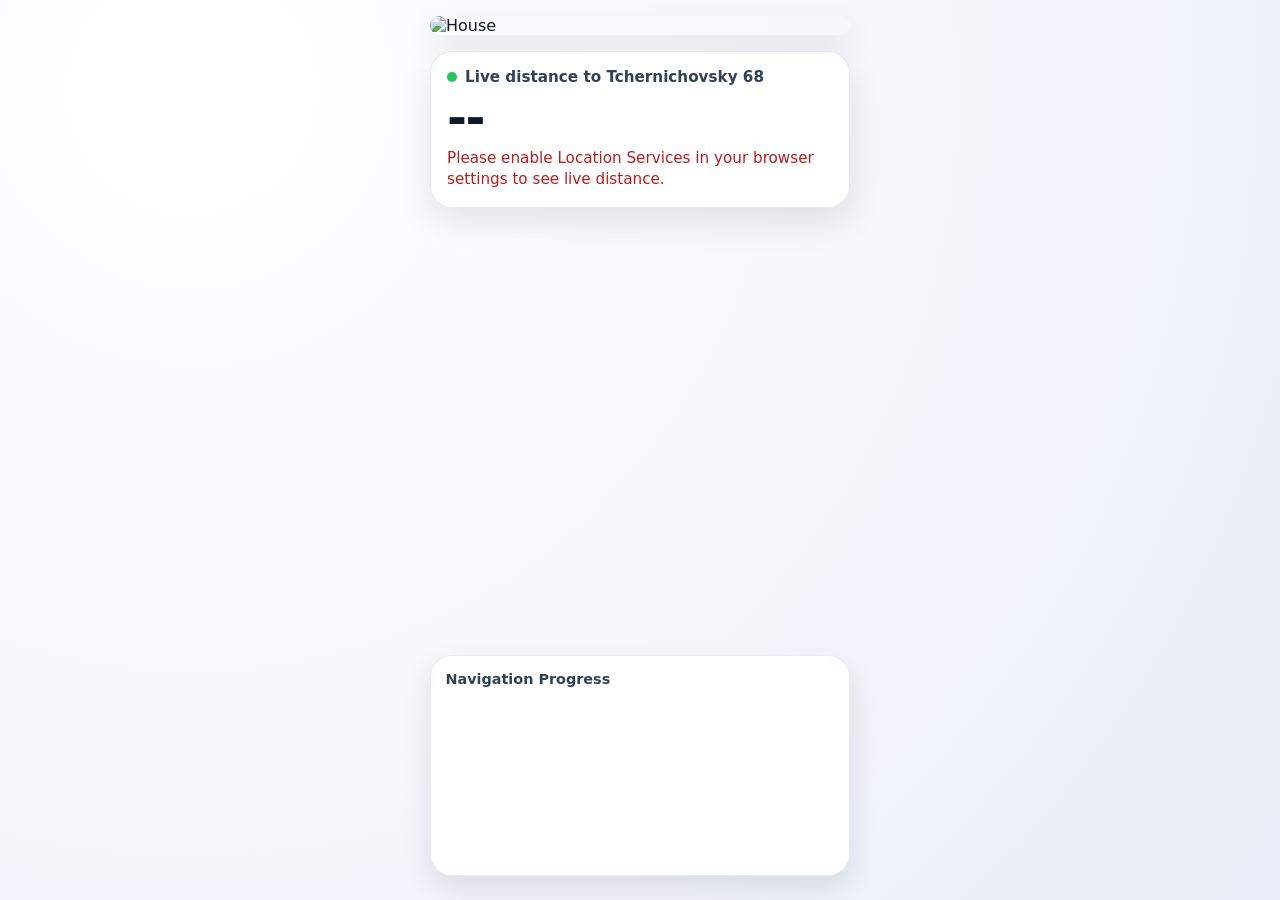
==== index.html @ 8f073c25 "Add live distance line graph updating every second" ====
<!doctype html>
<html lang="en">
  <head>
    <meta charset="UTF-8" />
    <meta name="viewport" content="width=device-width, initial-scale=1.0" />
    <meta name="theme-color" content="#1f2937" />
    <title>House App</title>
    <link rel="manifest" href="manifest.json" />
    <link rel="stylesheet" href="style.css" />
    <script src="https://cdn.jsdelivr.net/npm/chart.js@4.4.3/dist/chart.umd.min.js" defer></script>
    <script src="app.js" defer></script>
  </head>
  <body>
    <main class="app">
      <img
        src="assets/house.jpg"
        alt="House"
        class="house-image"
      />

      <section class="distance-card" aria-live="polite">
        <div class="distance-header">
          <span class="live-dot" aria-hidden="true"></span>
          <p class="distance-title">Live distance to Tchernichovsky 68</p>
        </div>
        <p id="distance-value" class="distance-value">--</p>
        <p id="distance-status" class="distance-status">Waiting for GPS signal...</p>
      </section>

      <section class="chart-card" aria-label="Navigation progress chart">
        <p class="chart-title">Navigation Progress</p>
        <div class="chart-shell">
          <canvas id="distance-chart"></canvas>
        </div>
      </section>
    </main>

    <script>
      if ("serviceWorker" in navigator) {
        window.addEventListener("load", function () {
          navigator.serviceWorker.register("./sw.js").catch(function (error) {
            console.error("Service worker registration failed:", error);
          });
        });
      }
    </script>
  </body>
</html>
---- style.css ----
* {
  box-sizing: border-box;
  margin: 0;
  padding: 0;
}

html,
body {
  width: 100%;
  min-height: 100%;
}

body {
  min-height: 100svh;
  display: flex;
  justify-content: center;
  background:
    radial-gradient(circle at 15% 10%, #ffffff 0%, #f6f8fc 45%, #e8edf7 100%);
  color: #0f172a;
  font-family: "Segoe UI", "SF Pro Text", system-ui, sans-serif;
}

.app {
  display: flex;
  flex-direction: column;
  align-items: center;
  gap: 1rem;
  width: 100%;
  max-width: 520px;
  min-height: 100dvh;
  padding: 1rem 1rem 1.5rem;
}

.house-image {
  display: block;
  max-width: min(90vw, 420px);
  max-height: 58svh;
  width: 100%;
  height: auto;
  object-fit: contain;
  border-radius: 12px;
  box-shadow: 0 10px 30px rgba(15, 23, 42, 0.1);
}

.distance-card {
  width: min(92vw, 420px);
  border-radius: 22px;
  padding: 1rem 1rem 1.1rem;
  background: rgba(255, 255, 255, 0.9);
  border: 1px solid rgba(148, 163, 184, 0.22);
  box-shadow: 0 14px 34px rgba(15, 23, 42, 0.1);
  backdrop-filter: blur(5px);
}

.chart-card {
  margin-top: auto;
  width: min(92vw, 420px);
  border-radius: 22px;
  padding: 0.9rem 0.9rem 0.7rem;
  background: rgba(255, 255, 255, 0.92);
  border: 1px solid rgba(148, 163, 184, 0.2);
  box-shadow: 0 12px 28px rgba(15, 23, 42, 0.1);
}

.chart-title {
  font-size: 0.9rem;
  font-weight: 700;
  color: #334155;
  margin-bottom: 0.45rem;
}

.chart-shell {
  position: relative;
  width: 100%;
  height: 170px;
}

.distance-header {
  display: flex;
  align-items: center;
  gap: 0.5rem;
}

.live-dot {
  width: 10px;
  height: 10px;
  border-radius: 50%;
  background: #22c55e;
  box-shadow: 0 0 0 0 rgba(34, 197, 94, 0.6);
  animation: pulse-live 1.7s infinite;
}

.distance-title {
  font-size: 0.95rem;
  font-weight: 600;
  color: #334155;
}

.distance-value {
  margin-top: 0.45rem;
  font-size: clamp(2.2rem, 8vw, 3rem);
  line-height: 1;
  font-weight: 800;
  letter-spacing: -0.03em;
  color: #0f172a;
}

.distance-status {
  margin-top: 0.45rem;
  font-size: 0.95rem;
  line-height: 1.35;
  color: #475569;
}

.distance-status.error {
  color: #b91c1c;
}

@keyframes pulse-live {
  0% {
    box-shadow: 0 0 0 0 rgba(34, 197, 94, 0.55);
  }
  70% {
    box-shadow: 0 0 0 10px rgba(34, 197, 94, 0);
  }
  100% {
    box-shadow: 0 0 0 0 rgba(34, 197, 94, 0);
  }
}

@media (max-width: 390px) {
  .app {
    padding: 0.75rem 0.75rem 1rem;
  }

  .distance-card {
    border-radius: 18px;
    padding: 0.9rem;
  }

  .chart-card {
    border-radius: 18px;
    padding: 0.8rem 0.8rem 0.6rem;
  }

  .chart-shell {
    height: 150px;
  }
}
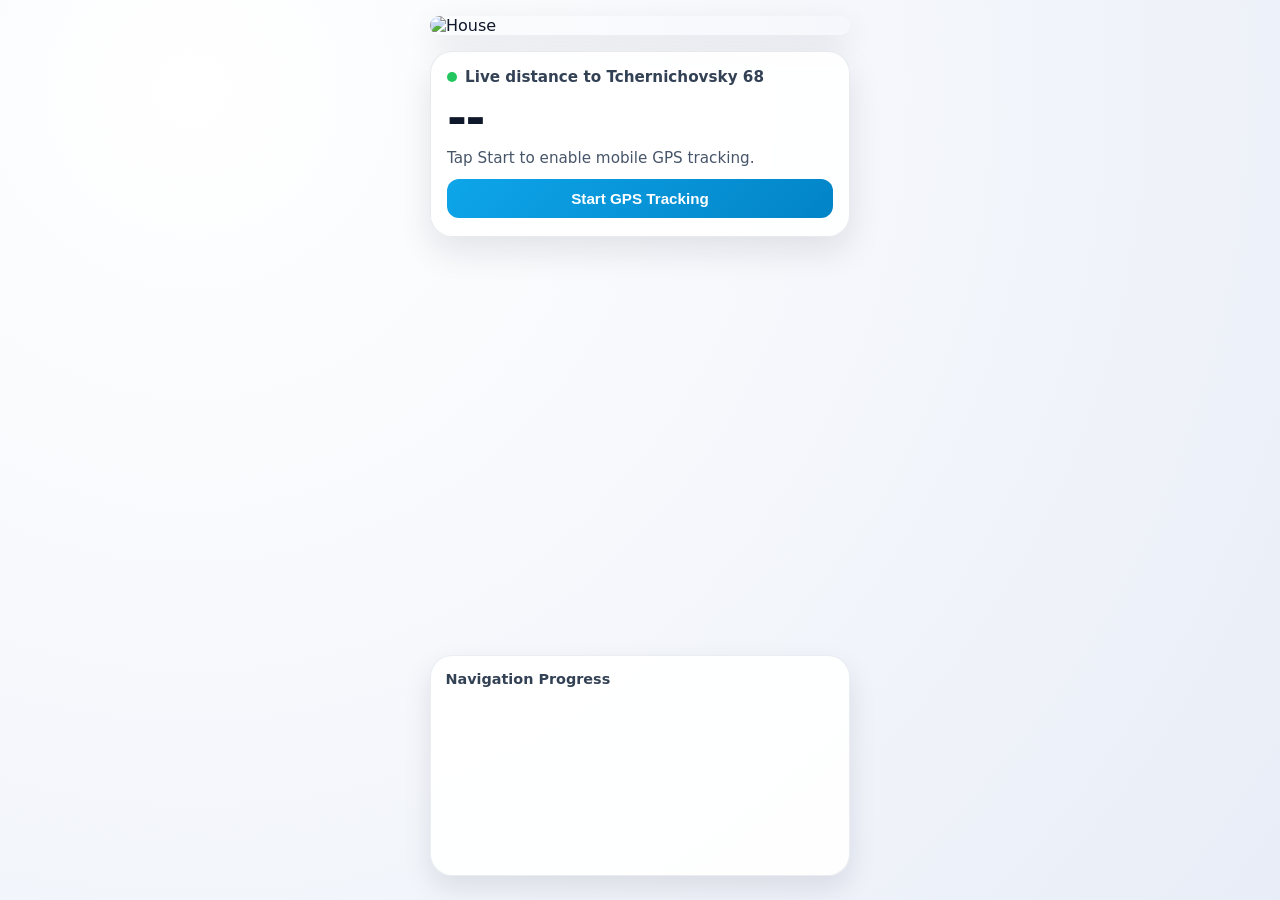
==== commit 3968e219: "Improve mobile GPS startup and permission handling" ====
--- a/index.html
+++ b/index.html
@@ -4,6 +4,8 @@
     <meta charset="UTF-8" />
     <meta name="viewport" content="width=device-width, initial-scale=1.0" />
     <meta name="theme-color" content="#1f2937" />
+    <meta name="apple-mobile-web-app-capable" content="yes" />
+    <meta name="apple-mobile-web-app-status-bar-style" content="default" />
     <title>House App</title>
     <link rel="manifest" href="manifest.json" />
     <link rel="stylesheet" href="style.css" />
@@ -24,7 +26,8 @@
           <p class="distance-title">Live distance to Tchernichovsky 68</p>
         </div>
         <p id="distance-value" class="distance-value">--</p>
-        <p id="distance-status" class="distance-status">Waiting for GPS signal...</p>
+        <p id="distance-status" class="distance-status">Tap Start to enable mobile GPS tracking.</p>
+        <button id="start-tracking-btn" class="tracking-btn" type="button">Start GPS Tracking</button>
       </section>
 
       <section class="chart-card" aria-label="Navigation progress chart">
--- a/style.css
+++ b/style.css
@@ -14,6 +14,7 @@
   min-height: 100svh;
   display: flex;
   justify-content: center;
+  overflow-y: auto;
   background:
     radial-gradient(circle at 15% 10%, #ffffff 0%, #f6f8fc 45%, #e8edf7 100%);
   color: #0f172a;
@@ -28,7 +29,7 @@
   width: 100%;
   max-width: 520px;
   min-height: 100dvh;
-  padding: 1rem 1rem 1.5rem;
+  padding: 1rem 1rem calc(1.5rem + env(safe-area-inset-bottom));
 }
 
 .house-image {
@@ -112,6 +113,30 @@
   color: #475569;
 }
 
+.tracking-btn {
+  margin-top: 0.65rem;
+  width: 100%;
+  border: 0;
+  border-radius: 12px;
+  padding: 0.68rem 0.85rem;
+  background: linear-gradient(135deg, #0ea5e9, #0284c7);
+  color: #ffffff;
+  font-size: 0.95rem;
+  font-weight: 700;
+  cursor: pointer;
+  transition: transform 120ms ease, filter 120ms ease;
+}
+
+.tracking-btn:active {
+  transform: translateY(1px);
+}
+
+.tracking-btn[disabled] {
+  cursor: default;
+  filter: grayscale(0.1);
+  opacity: 0.75;
+}
+
 .distance-status.error {
   color: #b91c1c;
 }
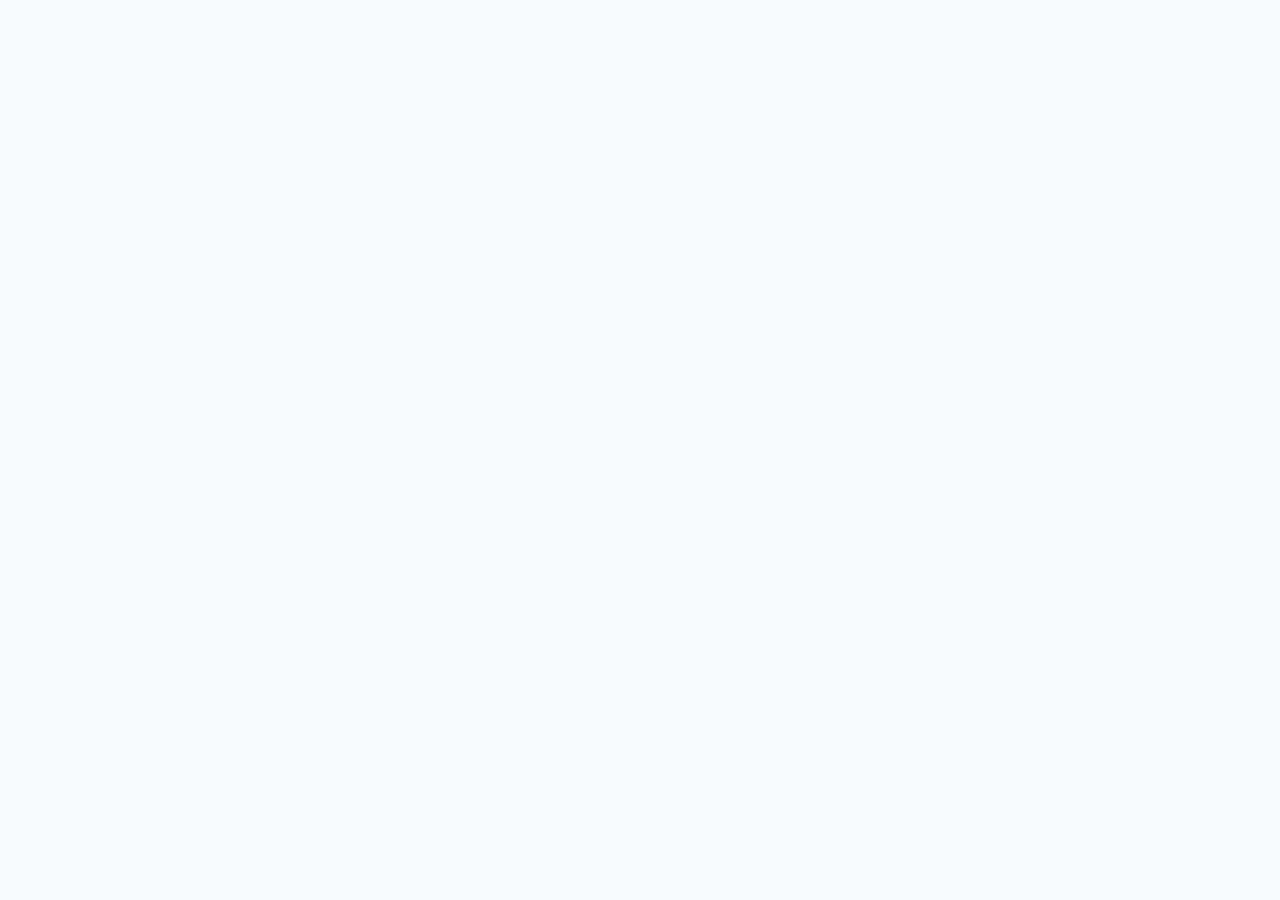
==== commit db322e00: "Reset app to blank starter" ====
--- a/index.html
+++ b/index.html
@@ -4,39 +4,12 @@
     <meta charset="UTF-8" />
     <meta name="viewport" content="width=device-width, initial-scale=1.0" />
     <meta name="theme-color" content="#1f2937" />
-    <meta name="apple-mobile-web-app-capable" content="yes" />
-    <meta name="apple-mobile-web-app-status-bar-style" content="default" />
     <title>House App</title>
     <link rel="manifest" href="manifest.json" />
     <link rel="stylesheet" href="style.css" />
-    <script src="https://cdn.jsdelivr.net/npm/chart.js@4.4.3/dist/chart.umd.min.js" defer></script>
-    <script src="app.js" defer></script>
   </head>
   <body>
-    <main class="app">
-      <img
-        src="assets/house.jpg"
-        alt="House"
-        class="house-image"
-      />
-
-      <section class="distance-card" aria-live="polite">
-        <div class="distance-header">
-          <span class="live-dot" aria-hidden="true"></span>
-          <p class="distance-title">Live distance to Tchernichovsky 68</p>
-        </div>
-        <p id="distance-value" class="distance-value">--</p>
-        <p id="distance-status" class="distance-status">Tap Start to enable mobile GPS tracking.</p>
-        <button id="start-tracking-btn" class="tracking-btn" type="button">Start GPS Tracking</button>
-      </section>
-
-      <section class="chart-card" aria-label="Navigation progress chart">
-        <p class="chart-title">Navigation Progress</p>
-        <div class="chart-shell">
-          <canvas id="distance-chart"></canvas>
-        </div>
-      </section>
-    </main>
+    <main class="app" aria-hidden="true"></main>
 
     <script>
       if ("serviceWorker" in navigator) {
--- a/style.css
+++ b/style.css
@@ -12,163 +12,12 @@
 
 body {
   min-height: 100svh;
-  display: flex;
-  justify-content: center;
-  overflow-y: auto;
-  background:
-    radial-gradient(circle at 15% 10%, #ffffff 0%, #f6f8fc 45%, #e8edf7 100%);
-  color: #0f172a;
-  font-family: "Segoe UI", "SF Pro Text", system-ui, sans-serif;
+  background: #f8fafc;
+  font-family: system-ui, sans-serif;
 }
 
 .app {
-  display: flex;
-  flex-direction: column;
-  align-items: center;
-  gap: 1rem;
   width: 100%;
-  max-width: 520px;
   min-height: 100dvh;
-  padding: 1rem 1rem calc(1.5rem + env(safe-area-inset-bottom));
+  padding: 0;
 }
-
-.house-image {
-  display: block;
-  max-width: min(90vw, 420px);
-  max-height: 58svh;
-  width: 100%;
-  height: auto;
-  object-fit: contain;
-  border-radius: 12px;
-  box-shadow: 0 10px 30px rgba(15, 23, 42, 0.1);
-}
-
-.distance-card {
-  width: min(92vw, 420px);
-  border-radius: 22px;
-  padding: 1rem 1rem 1.1rem;
-  background: rgba(255, 255, 255, 0.9);
-  border: 1px solid rgba(148, 163, 184, 0.22);
-  box-shadow: 0 14px 34px rgba(15, 23, 42, 0.1);
-  backdrop-filter: blur(5px);
-}
-
-.chart-card {
-  margin-top: auto;
-  width: min(92vw, 420px);
-  border-radius: 22px;
-  padding: 0.9rem 0.9rem 0.7rem;
-  background: rgba(255, 255, 255, 0.92);
-  border: 1px solid rgba(148, 163, 184, 0.2);
-  box-shadow: 0 12px 28px rgba(15, 23, 42, 0.1);
-}
-
-.chart-title {
-  font-size: 0.9rem;
-  font-weight: 700;
-  color: #334155;
-  margin-bottom: 0.45rem;
-}
-
-.chart-shell {
-  position: relative;
-  width: 100%;
-  height: 170px;
-}
-
-.distance-header {
-  display: flex;
-  align-items: center;
-  gap: 0.5rem;
-}
-
-.live-dot {
-  width: 10px;
-  height: 10px;
-  border-radius: 50%;
-  background: #22c55e;
-  box-shadow: 0 0 0 0 rgba(34, 197, 94, 0.6);
-  animation: pulse-live 1.7s infinite;
-}
-
-.distance-title {
-  font-size: 0.95rem;
-  font-weight: 600;
-  color: #334155;
-}
-
-.distance-value {
-  margin-top: 0.45rem;
-  font-size: clamp(2.2rem, 8vw, 3rem);
-  line-height: 1;
-  font-weight: 800;
-  letter-spacing: -0.03em;
-  color: #0f172a;
-}
-
-.distance-status {
-  margin-top: 0.45rem;
-  font-size: 0.95rem;
-  line-height: 1.35;
-  color: #475569;
-}
-
-.tracking-btn {
-  margin-top: 0.65rem;
-  width: 100%;
-  border: 0;
-  border-radius: 12px;
-  padding: 0.68rem 0.85rem;
-  background: linear-gradient(135deg, #0ea5e9, #0284c7);
-  color: #ffffff;
-  font-size: 0.95rem;
-  font-weight: 700;
-  cursor: pointer;
-  transition: transform 120ms ease, filter 120ms ease;
-}
-
-.tracking-btn:active {
-  transform: translateY(1px);
-}
-
-.tracking-btn[disabled] {
-  cursor: default;
-  filter: grayscale(0.1);
-  opacity: 0.75;
-}
-
-.distance-status.error {
-  color: #b91c1c;
-}
-
-@keyframes pulse-live {
-  0% {
-    box-shadow: 0 0 0 0 rgba(34, 197, 94, 0.55);
-  }
-  70% {
-    box-shadow: 0 0 0 10px rgba(34, 197, 94, 0);
-  }
-  100% {
-    box-shadow: 0 0 0 0 rgba(34, 197, 94, 0);
-  }
-}
-
-@media (max-width: 390px) {
-  .app {
-    padding: 0.75rem 0.75rem 1rem;
-  }
-
-  .distance-card {
-    border-radius: 18px;
-    padding: 0.9rem;
-  }
-
-  .chart-card {
-    border-radius: 18px;
-    padding: 0.8rem 0.8rem 0.6rem;
-  }
-
-  .chart-shell {
-    height: 150px;
-  }
-}
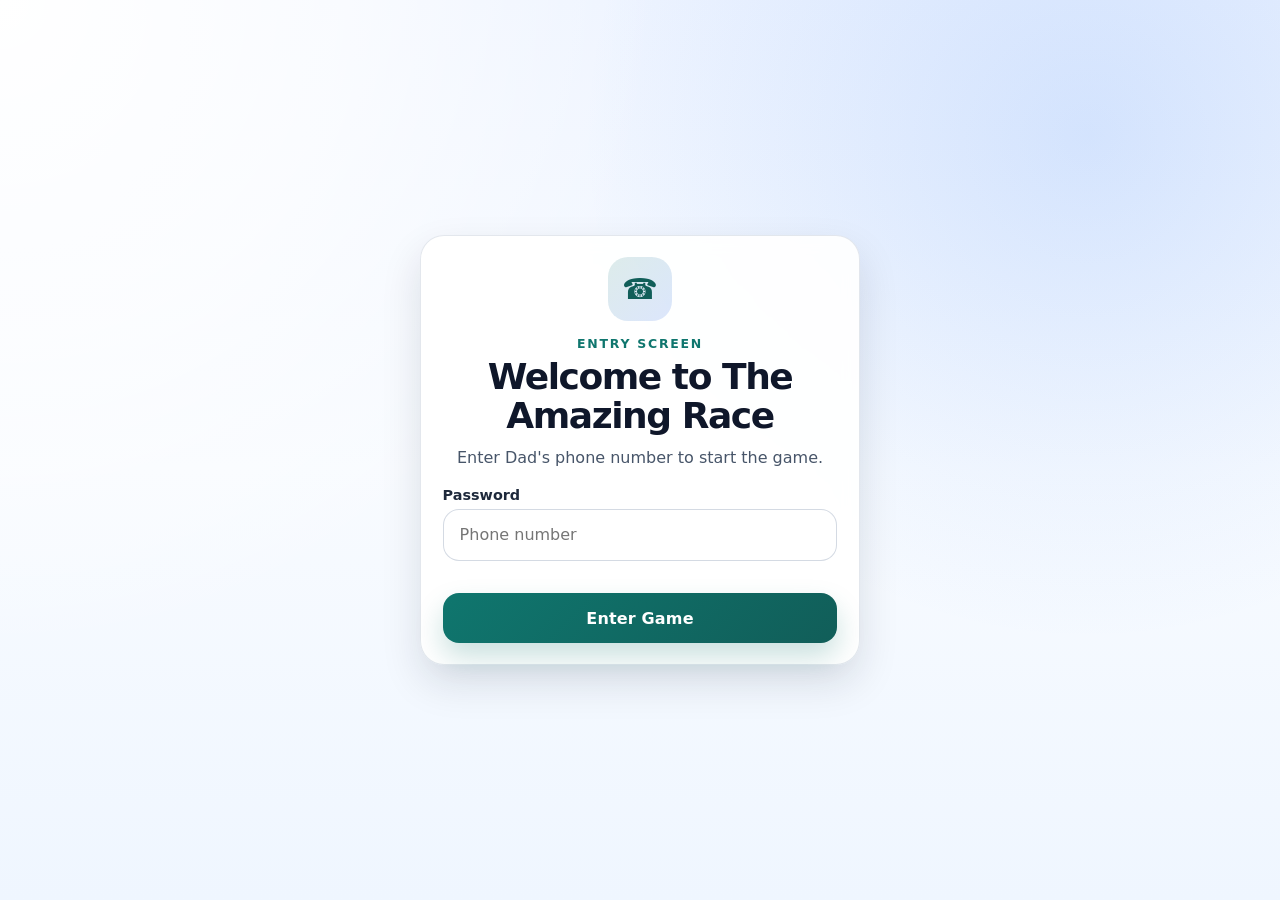
==== commit 876ae572: "Implement Amazing Race game app from config" ====
--- a/index.html
+++ b/index.html
@@ -4,12 +4,15 @@
     <meta charset="UTF-8" />
     <meta name="viewport" content="width=device-width, initial-scale=1.0" />
     <meta name="theme-color" content="#1f2937" />
-    <title>House App</title>
+    <meta name="apple-mobile-web-app-capable" content="yes" />
+    <meta name="apple-mobile-web-app-status-bar-style" content="default" />
+    <title>The Amazing Race</title>
     <link rel="manifest" href="manifest.json" />
     <link rel="stylesheet" href="style.css" />
+    <script src="app.js" defer></script>
   </head>
   <body>
-    <main class="app" aria-hidden="true"></main>
+    <main id="app" class="app"></main>
 
     <script>
       if ("serviceWorker" in navigator) {
--- a/style.css
+++ b/style.css
@@ -4,6 +4,22 @@
   padding: 0;
 }
 
+ :root {
+  color-scheme: light;
+  --bg: #eef4ff;
+  --bg-accent: #dbeafe;
+  --surface: rgba(255, 255, 255, 0.92);
+  --surface-strong: #ffffff;
+  --text: #0f172a;
+  --muted: #475569;
+  --border: rgba(148, 163, 184, 0.26);
+  --shadow: 0 18px 40px rgba(15, 23, 42, 0.12);
+  --shadow-soft: 0 10px 26px rgba(15, 23, 42, 0.09);
+  --primary: #0f766e;
+  --primary-strong: #115e59;
+  --danger: #b91c1c;
+ }
+
 html,
 body {
   width: 100%;
@@ -12,12 +28,262 @@
 
 body {
   min-height: 100svh;
-  background: #f8fafc;
-  font-family: system-ui, sans-serif;
+  background:
+    radial-gradient(circle at top left, #ffffff 0%, rgba(255, 255, 255, 0.65) 22%, transparent 42%),
+    radial-gradient(circle at 85% 15%, rgba(59, 130, 246, 0.16) 0%, transparent 38%),
+    linear-gradient(180deg, var(--bg) 0%, #f8fbff 52%, #eff6ff 100%);
+  color: var(--text);
+  font-family: "Segoe UI", "SF Pro Display", system-ui, -apple-system, sans-serif;
+  overflow-x: hidden;
 }
 
 .app {
   width: 100%;
   min-height: 100dvh;
-  padding: 0;
-}
+  padding: max(1rem, env(safe-area-inset-top)) 1rem calc(1rem + env(safe-area-inset-bottom));
+}
+
+.screen {
+  min-height: calc(100dvh - (2rem + env(safe-area-inset-top) + env(safe-area-inset-bottom)));
+  display: flex;
+  flex-direction: column;
+  gap: 1rem;
+}
+
+.screen--centered {
+  align-items: center;
+  justify-content: center;
+}
+
+.screen--game {
+  max-width: 560px;
+  margin: 0 auto;
+}
+
+.panel {
+  background: var(--surface);
+  border: 1px solid var(--border);
+  border-radius: 24px;
+  box-shadow: var(--shadow);
+  backdrop-filter: blur(8px);
+}
+
+.panel--compact {
+  width: min(100%, 440px);
+  padding: 1.25rem;
+}
+
+.login-panel {
+  width: min(100%, 440px);
+  padding: 1.35rem;
+  text-align: center;
+}
+
+.completion-panel {
+  text-align: center;
+}
+
+.login-icon,
+.completion-badge {
+  width: 64px;
+  height: 64px;
+  margin: 0 auto 0.9rem;
+  display: grid;
+  place-items: center;
+  border-radius: 20px;
+  background: linear-gradient(135deg, rgba(15, 118, 110, 0.14), rgba(37, 99, 235, 0.16));
+  color: var(--primary-strong);
+  font-size: 1.8rem;
+}
+
+.eyebrow {
+  margin-bottom: 0.45rem;
+  font-size: 0.78rem;
+  font-weight: 800;
+  letter-spacing: 0.14em;
+  text-transform: uppercase;
+  color: #0f766e;
+}
+
+.hero-title {
+  font-size: clamp(1.55rem, 5vw, 2.25rem);
+  line-height: 1.08;
+  letter-spacing: -0.04em;
+  margin-bottom: 0.65rem;
+}
+
+.body-copy,
+.story-text {
+  color: var(--muted);
+  line-height: 1.55;
+}
+
+.body-copy {
+  margin-bottom: 1rem;
+}
+
+.field-label {
+  display: block;
+  text-align: left;
+  margin: 0.25rem 0 0.4rem;
+  font-size: 0.9rem;
+  font-weight: 700;
+  color: #1e293b;
+}
+
+.text-input {
+  width: 100%;
+  padding: 0.95rem 1rem;
+  border: 1px solid rgba(148, 163, 184, 0.4);
+  border-radius: 16px;
+  background: var(--surface-strong);
+  color: var(--text);
+  font: inherit;
+  outline: none;
+  box-shadow: inset 0 1px 0 rgba(255, 255, 255, 0.6);
+}
+
+.text-input:focus {
+  border-color: rgba(15, 118, 110, 0.55);
+  box-shadow: 0 0 0 4px rgba(15, 118, 110, 0.12);
+}
+
+.field-error {
+  min-height: 1.2rem;
+  margin-top: 0.5rem;
+  color: var(--danger);
+  font-size: 0.92rem;
+}
+
+.primary-button {
+  width: 100%;
+  margin-top: 0.35rem;
+  border: 0;
+  border-radius: 16px;
+  padding: 0.95rem 1rem;
+  background: linear-gradient(135deg, var(--primary), var(--primary-strong));
+  color: #ffffff;
+  font: inherit;
+  font-weight: 800;
+  letter-spacing: 0.01em;
+  cursor: pointer;
+  box-shadow: 0 14px 28px rgba(15, 118, 110, 0.22);
+}
+
+.primary-button:active {
+  transform: translateY(1px);
+}
+
+.game-header {
+  display: grid;
+  grid-template-columns: repeat(2, minmax(0, 1fr));
+  gap: 0.85rem;
+}
+
+.metric-card {
+  padding: 1rem;
+  border-radius: 22px;
+  background: rgba(255, 255, 255, 0.92);
+  border: 1px solid var(--border);
+  box-shadow: var(--shadow-soft);
+}
+
+.metric-label,
+.metric-subtle {
+  display: block;
+  color: var(--muted);
+}
+
+.metric-label,
+.metric-label-row {
+  font-size: 0.84rem;
+  font-weight: 700;
+  letter-spacing: 0.02em;
+}
+
+.metric-label-row {
+  display: flex;
+  align-items: center;
+  gap: 0.45rem;
+}
+
+.metric-value {
+  display: block;
+  margin-top: 0.45rem;
+  font-size: clamp(1.55rem, 5vw, 2.3rem);
+  line-height: 1;
+  font-weight: 900;
+  letter-spacing: -0.04em;
+  color: var(--text);
+}
+
+.metric-subtle {
+  margin-top: 0.4rem;
+  min-height: 1.15rem;
+  font-size: 0.88rem;
+  line-height: 1.3;
+}
+
+.live-dot {
+  width: 10px;
+  height: 10px;
+  border-radius: 50%;
+  background: #22c55e;
+  box-shadow: 0 0 0 0 rgba(34, 197, 94, 0.5);
+  animation: pulse-live 1.8s infinite;
+  flex: 0 0 auto;
+}
+
+.story-panel,
+.action-panel {
+  padding: 1.15rem;
+}
+
+.story-panel {
+  flex: 1;
+  display: flex;
+  flex-direction: column;
+  justify-content: center;
+}
+
+.story-text {
+  font-size: 1.03rem;
+  white-space: pre-line;
+}
+
+.action-panel {
+  margin-top: auto;
+}
+
+@keyframes pulse-live {
+  0% {
+    box-shadow: 0 0 0 0 rgba(34, 197, 94, 0.5);
+  }
+  70% {
+    box-shadow: 0 0 0 10px rgba(34, 197, 94, 0);
+  }
+  100% {
+    box-shadow: 0 0 0 0 rgba(34, 197, 94, 0);
+  }
+}
+
+@media (max-width: 480px) {
+  .app {
+    padding-left: 0.75rem;
+    padding-right: 0.75rem;
+  }
+
+  .game-header {
+    grid-template-columns: 1fr;
+  }
+
+  .panel,
+  .panel--compact,
+  .login-panel {
+    border-radius: 20px;
+  }
+
+  .story-text {
+    font-size: 0.98rem;
+  }
+}
